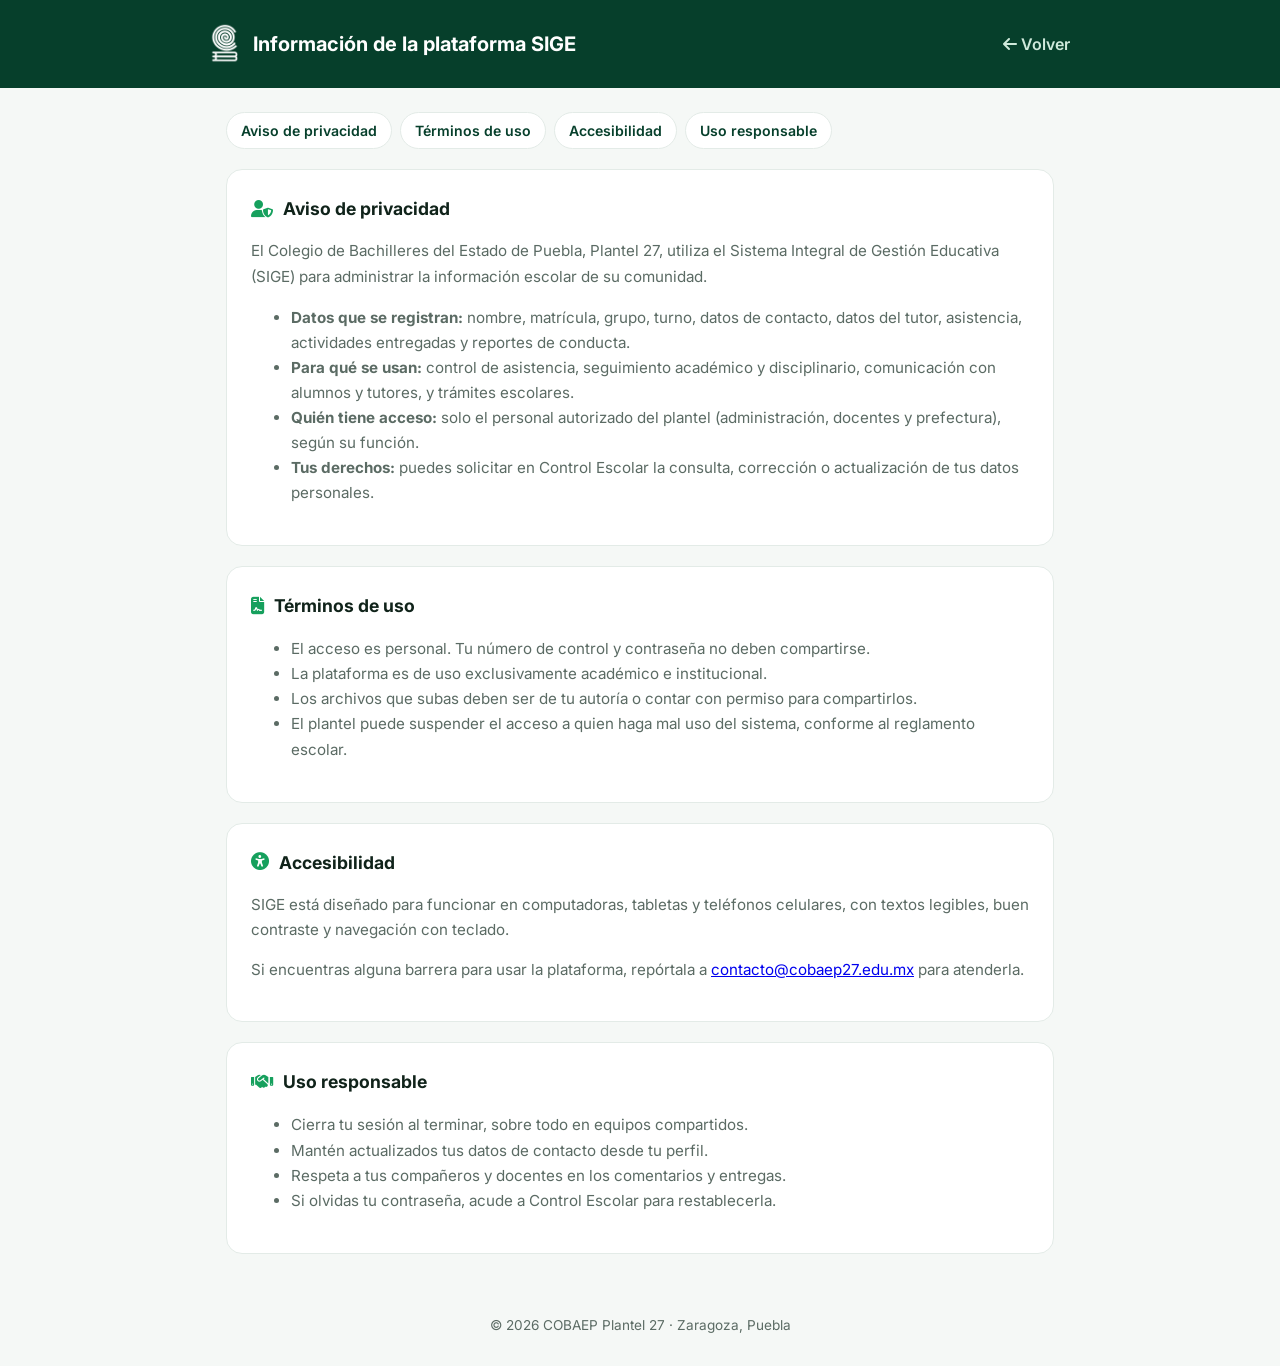
==== informacion.html @ db1691bf "Archivos actulizados" ====
<!DOCTYPE html>
<html lang="es">
<head>
    <meta charset="UTF-8">
    <meta name="viewport" content="width=device-width, initial-scale=1.0">
    <title>Información legal · SIGE COBAEP Plantel 27</title>
    <link rel="icon" type="image/x-icon" href="img/logo.png">
    <link href="https://fonts.googleapis.com/css2?family=Inter:wght@400;500;600;700&display=swap" rel="stylesheet">
    <link rel="stylesheet" href="https://cdnjs.cloudflare.com/ajax/libs/font-awesome/6.4.0/css/all.min.css">
    <style>
        :root{--verde:#063f2b;--verde2:#16a05d;--tinta:#10231a;--gris:#5b6b64;--borde:#e3ebe7;}
        *{box-sizing:border-box;}
        body{margin:0;font-family:Inter,system-ui,sans-serif;background:#f5f8f6;color:var(--tinta);line-height:1.65;}
        header{background:var(--verde);color:#fff;padding:22px 16px;}
        header .wrap{display:flex;align-items:center;gap:14px;}
        header img{height:44px;}
        header a{color:#cfe9db;text-decoration:none;font-weight:600;margin-left:auto;white-space:nowrap;}
        .wrap{max-width:860px;margin:0 auto;}
        nav.indice{display:flex;flex-wrap:wrap;gap:8px;margin:24px 0 8px;}
        nav.indice a{background:#fff;border:1px solid var(--borde);border-radius:999px;padding:6px 14px;color:var(--verde);text-decoration:none;font-size:.88rem;font-weight:600;}
        main{padding:0 16px 40px;}
        section{background:#fff;border:1px solid var(--borde);border-radius:16px;padding:24px;margin-top:20px;scroll-margin-top:16px;}
        h1{font-size:1.25rem;margin:0;}
        h2{font-size:1.1rem;margin:0 0 10px;display:flex;align-items:center;gap:10px;}
        h2 i{color:var(--verde2);}
        p,li{color:var(--gris);font-size:.95rem;}
        footer{text-align:center;color:var(--gris);font-size:.85rem;padding:20px 16px 30px;}
    </style>
    <link rel="stylesheet" href="css/responsive.css?v=3">
</head>
<body>
    <header>
        <div class="wrap">
            <img src="img/logo-blanco.png" alt="COBAEP Plantel 27">
            <h1>Información de la plataforma SIGE</h1>
            <a href="index.html"><i class="fas fa-arrow-left"></i> Volver</a>
        </div>
    </header>
    <main class="wrap">
        <nav class="indice">
            <a href="#privacidad">Aviso de privacidad</a>
            <a href="#terminos">Términos de uso</a>
            <a href="#accesibilidad">Accesibilidad</a>
            <a href="#uso-responsable">Uso responsable</a>
        </nav>

        <section id="privacidad">
            <h2><i class="fas fa-user-shield"></i> Aviso de privacidad</h2>
            <p>El Colegio de Bachilleres del Estado de Puebla, Plantel 27, utiliza el Sistema Integral de Gestión Educativa (SIGE) para administrar la información escolar de su comunidad.</p>
            <ul>
                <li><strong>Datos que se registran:</strong> nombre, matrícula, grupo, turno, datos de contacto, datos del tutor, asistencia, actividades entregadas y reportes de conducta.</li>
                <li><strong>Para qué se usan:</strong> control de asistencia, seguimiento académico y disciplinario, comunicación con alumnos y tutores, y trámites escolares.</li>
                <li><strong>Quién tiene acceso:</strong> solo el personal autorizado del plantel (administración, docentes y prefectura), según su función.</li>
                <li><strong>Tus derechos:</strong> puedes solicitar en Control Escolar la consulta, corrección o actualización de tus datos personales.</li>
            </ul>
        </section>

        <section id="terminos">
            <h2><i class="fas fa-file-contract"></i> Términos de uso</h2>
            <ul>
                <li>El acceso es personal. Tu número de control y contraseña no deben compartirse.</li>
                <li>La plataforma es de uso exclusivamente académico e institucional.</li>
                <li>Los archivos que subas deben ser de tu autoría o contar con permiso para compartirlos.</li>
                <li>El plantel puede suspender el acceso a quien haga mal uso del sistema, conforme al reglamento escolar.</li>
            </ul>
        </section>

        <section id="accesibilidad">
            <h2><i class="fas fa-universal-access"></i> Accesibilidad</h2>
            <p>SIGE está diseñado para funcionar en computadoras, tabletas y teléfonos celulares, con textos legibles, buen contraste y navegación con teclado.</p>
            <p>Si encuentras alguna barrera para usar la plataforma, repórtala a <a href="mailto:contacto@cobaep27.edu.mx?subject=Accesibilidad%20SIGE">contacto@cobaep27.edu.mx</a> para atenderla.</p>
        </section>

        <section id="uso-responsable">
            <h2><i class="fas fa-handshake"></i> Uso responsable</h2>
            <ul>
                <li>Cierra tu sesión al terminar, sobre todo en equipos compartidos.</li>
                <li>Mantén actualizados tus datos de contacto desde tu perfil.</li>
                <li>Respeta a tus compañeros y docentes en los comentarios y entregas.</li>
                <li>Si olvidas tu contraseña, acude a Control Escolar para restablecerla.</li>
            </ul>
        </section>
    </main>
    <footer>&copy; 2026 COBAEP Plantel 27 · Zaragoza, Puebla</footer>
    <script src="js/responsive.js?v=3"></script>
</body>
</html>
---- css/responsive.css ----
/* =====================================================================
   SIGE-COBAEP · Ajustes responsivos globales
   Se carga al final de cada página (después de los estilos de cada portal)
   para unificar tamaños y mejorar la experiencia en teléfono, tablet y PC.
   ===================================================================== */

/* ---------- Base (todas las pantallas) ---------- */
html { -webkit-text-size-adjust: 100%; text-size-adjust: 100%; }
img, video, canvas, iframe { max-width: 100%; }
.main-content { min-width: 0; }
.header-icon, .topbar-left .icon-box, .page-title-container .icon-box, .header-icon-large, .group-icon, .info-icon { flex-shrink: 0 !important; aspect-ratio: 1 / 1; }
.topbar-left > div { min-width: 0; }
.espacio-layout > *, .layout-espacio > *, .profile-grid > *, .pu-grid > *, .split-layout > *, .pa-grid > * { min-width: 0; }

/* Títulos de página: más moderados en PC */
.topbar h1, .topbar-left h1, .group-topbar h1, .page-header-title h1, .header-left-title h1, .page-title {
    font-size: clamp(1.3rem, 1.05rem + .9vw, 1.8rem) !important;
    line-height: 1.15;
}
.topbar p, .topbar-left p, .page-desc { font-size: clamp(.8rem, .76rem + .2vw, .9rem); }

/* Tarjetas de estadísticas más compactas */
.stat-card { min-height: 0 !important; }
.stat-content strong { font-size: clamp(1.45rem, 1.15rem + 1vw, 2rem) !important; }
.stat-info .value, .stat-text .value { font-size: clamp(1.3rem, 1.1rem + .8vw, 1.7rem) !important; }

/* Accesos rápidos del docente */
.quick-card { padding: clamp(16px, 1.6vw, 24px) !important; }
.quick-card h3 { font-size: clamp(1rem, .95rem + .3vw, 1.15rem) !important; }
.quick-icon { width: 44px !important; height: 44px !important; min-width: 44px !important; flex: 0 0 44px !important; font-size: 1rem !important; }

/* Botón de menú móvil uniforme en todos los portales */
.mobile-menu {
    width: 40px !important; height: 40px !important; min-width: 40px;
    padding: 0 !important; border-radius: 12px !important;
    font-size: 1.05rem !important; line-height: 1;
    align-items: center; justify-content: center;
    background: #fff; border: 1px solid #e2e8f0; color: #065f46; cursor: pointer;
    box-shadow: 0 2px 6px rgba(15, 23, 42, .06);
}

/* Tablas: siempre desplazables dentro de su tarjeta */
.table-responsive, .tabla-inscritos, .ra-tabla-wrap, .info-wrap, .disponibles-list { overflow-x: auto; -webkit-overflow-scrolling: touch; }

/* ---------- Tablet (≤ 1024px) ---------- */
@media screen and (max-width: 1024px) {
    .main-content { padding-left: 20px !important; padding-right: 20px !important; }
    .pu-grid, .espacio-layout, .layout-espacio, .profile-grid, .split-layout { grid-template-columns: 1fr !important; }
    .layout-espacio { grid-template-areas: "hero" "main" "side" !important; }
}

/* ---------- Teléfono y tablet vertical (≤ 900px) ---------- */
@media screen and (max-width: 900px) {
    .mobile-menu { display: inline-flex !important; }
    .collapse-toggle { display: none !important; }

    /* Encabezado compacto: menú + título, y campana/perfil arriba a la derecha */
    .topbar { position: relative; flex-direction: row !important; flex-wrap: wrap; align-items: flex-start !important; gap: 10px !important; margin-bottom: 18px !important; }
    .topbar-left { flex: 1 1 100%; width: 100%; display: flex; align-items: flex-start; gap: 12px; padding-right: 108px; box-sizing: border-box; }
    .topbar-right { position: absolute; top: 0; right: 0; width: auto !important; border: 0 !important; padding: 0 !important; gap: 8px !important; justify-content: flex-end !important; display: flex !important; flex-direction: row !important; align-items: center !important; }
    .topbar-right .profile-container, .topbar-right .tbu-wrap, .topbar-right .profile-dropdown { margin: 0 !important; }
    .topbar-right .date-pill, .topbar-right .profile-info, .topbar-right .tbu-chevron, .topbar-right .fa-chevron-down,
    .profile-pill .profile-info, .profile-pill .fa-chevron-down { display: none !important; }
    .topbar-right .profile, .profile-pill { padding: 4px !important; border-radius: 14px !important; gap: 0 !important; }
    .topbar-right .notification-button, .campana-est { width: 40px !important; height: 40px !important; }
    .eyebrow { font-size: .6rem !important; }
    .topbar-left .header-icon { width: 40px !important; height: 40px !important; min-width: 40px; font-size: 1rem !important; border-radius: 12px !important; }

    /* Encabezado de "Editar usuario" */
    .edit-topbar { position: relative; display: flex; flex-wrap: wrap; align-items: flex-start; gap: 10px; margin-left: 0 !important; margin-right: 0 !important; width: auto !important; }
    .edit-topbar-left { flex: 1 1 100%; display: flex; align-items: center; gap: 10px; padding-right: 108px; box-sizing: border-box; min-width: 0; }
    .edit-topbar .breadcrumb { flex-wrap: wrap; font-size: .78rem; min-width: 0; }
    .edit-header { flex-direction: column; align-items: stretch !important; gap: 12px; }
    .search-box input, .search-wrapper input, .search-container input { min-width: 0; }

    /* Encabezados alternativos (formularios y directorios de admin) */
    .group-topbar, .page-header-pills { flex-direction: column; align-items: stretch !important; gap: 12px; }
    .page-header-title { gap: 10px !important; }
    .header-icon-large { width: 44px !important; height: 44px !important; font-size: 1.1rem !important; }
    .header-pills-row { flex-direction: column; align-items: stretch !important; gap: 10px; }
    .header-pills-row > div:last-child { width: 100%; }

    /* Rejillas a una o dos columnas */
    .stats-grid { grid-template-columns: repeat(2, minmax(0, 1fr)) !important; gap: 10px !important; }
    .stat-card { padding: 14px !important; gap: 10px !important; }
    .stat-icon { width: 38px !important; height: 38px !important; min-width: 38px !important; max-width: 38px; flex: 0 0 38px !important; font-size: .9rem !important; border-radius: 11px !important; }
    .quick-grid, .dashboard-panels, .bottom-split, .grid-aulas, .grid-grupos, .pa-grid, .mm-grid, .turnos { grid-template-columns: 1fr !important; }
    .form-row, .form-grid, .pu-form-grid, .cards-grid { grid-template-columns: 1fr !important; }

    /* Accesos rápidos compactos (icono a la izquierda) */
    .quick-card { display: grid !important; grid-template-columns: 44px 1fr; column-gap: 14px; row-gap: 4px; align-items: center; min-height: 0 !important; }
    .quick-card > * { grid-column: 2; margin: 0 !important; }
    .quick-card > .quick-top, .quick-card > .quick-icon { grid-column: 1; grid-row: 1 / span 3; align-self: start; }
    .quick-card p { font-size: .8rem !important; }
    .action-card { padding: 14px !important; }
    .section-heading h2, .section h2 { font-size: clamp(1.05rem, 1rem + .5vw, 1.3rem); }

    /* Pestañas deslizables */
    .tabs-container, .dias-menu, .ra-segmento { overflow-x: auto; flex-wrap: nowrap !important; -webkit-overflow-scrolling: touch; scrollbar-width: none; }
    .tabs-container::-webkit-scrollbar, .dias-menu::-webkit-scrollbar { display: none; }
    .tabs-container .tab { flex: 0 0 auto; white-space: nowrap; }

    /* Barras de herramientas y filtros apilados */
    .table-toolbar, .filters-container, .header-actions, .ra-filtros, .section-header, .grupos-header { flex-direction: column; align-items: stretch !important; gap: 10px !important; }
    .search-wrapper, .search-container, .search-box, .filter-wrapper, .ra-buscar, .ra-select { width: 100% !important; max-width: none !important; }
    .header-actions > *, .section-actions > * { width: 100%; justify-content: center; }
    .section-actions { display: flex; flex-direction: column; gap: 8px; width: 100%; }
    .section-header h2 { font-size: 1.1rem !important; }
    .material-card { flex-wrap: wrap; }
    .material-actions { flex-wrap: wrap; }

    /* Modales a lo ancho */
    .modal-content, .modal-box, .modal-wide { width: calc(100% - 24px) !important; max-width: none !important; max-height: 90vh; overflow-y: auto; }
    .modal-overlay, .alert-modal-overlay { padding: 12px; box-sizing: border-box; }

    /* Hero de regularización */
    .espacio-hero, .hero-estudiante { height: auto !important; min-height: 160px; padding: 1.1rem !important; }
    .hero-title, .hero-content h1 { font-size: 1.35rem !important; }
    .hero-top-bar, .hero-actions { flex-wrap: wrap; gap: 8px; }
    .badge-profesor { position: static !important; margin-top: 10px; align-self: flex-start; }
}

/* ---------- Teléfono (≤ 600px) ---------- */
@media screen and (max-width: 600px) {
    .main-content { padding: 14px 12px 28px !important; }
    .topbar h1, .topbar-left h1, .group-topbar h1, .page-header-title h1, .header-left-title h1, .page-title { font-size: 1.2rem !important; }
    .topbar p, .topbar-left p { font-size: .78rem !important; }

    .stat-content span, .stat-text .label { font-size: .58rem !important; overflow: hidden; text-overflow: ellipsis; white-space: nowrap; }
    .stat-content, .stat-text { min-width: 0; }
    .stat-content small, .stat-text .sub { font-size: .62rem !important; }
    .stat-card { flex-direction: row !important; align-items: center !important; }

    /* Inputs a 16px: iPhone no hace zoom al escribir */
    input:not([type=checkbox]):not([type=radio]):not([type=range]), select, textarea { font-size: 16px !important; }

    .btn-add-group, .btn-primary-add, .btn-guardar, .btn-submit, .pu-btn { justify-content: center; }
    .action-buttons { flex-wrap: wrap; gap: 6px !important; }
    .card, .pa-card, .pu-card, .info-card, .side-card, .panel-card, .content-card, .table-card { border-radius: 16px !important; }
    .card, .pa-card, .pu-card, .info-card, .side-card, .content-card { padding: 16px !important; }
    .bottom-banner { display: none !important; }
    .topbar-left .header-icon, .page-header-title .header-icon-large { display: none !important; }
    .group-info-card { flex-direction: column; align-items: stretch !important; gap: 12px; }
    .group-actions { display: grid !important; grid-template-columns: 1fr 1fr; gap: 8px; }
    .group-actions .btn { justify-content: center; font-size: .8rem; padding: 10px 8px; }
    .student-header { flex-direction: column; align-items: stretch !important; gap: 14px; }
    .student-header > div { flex-wrap: wrap; gap: 10px !important; }
    .student-header .btn-pdf { flex: 1 1 100%; justify-content: center; }

}

/* ---------- Tablas como tarjetas (teléfono y tablet vertical) ---------- */
@media screen and (max-width: 768px) {
    .table-responsive:has(table.tabla-tarjetas), .ra-tabla-wrap:has(table.tabla-tarjetas), .info-wrap:has(table.tabla-tarjetas), .tabla-inscritos:has(table.tabla-tarjetas) { max-height: none !important; overflow: visible !important; border: none !important; }
    table.tabla-tarjetas { min-width: 0 !important; width: 100% !important; border-collapse: separate !important; border-spacing: 0; background: transparent !important; }
    table.tabla-tarjetas thead { display: none; }
    table.tabla-tarjetas, table.tabla-tarjetas tbody, table.tabla-tarjetas tr { display: block; width: 100%; box-sizing: border-box; }
    table.tabla-tarjetas tr { border: 1px solid #e2e8f0; border-radius: 14px; padding: 8px 14px; margin: 0 0 10px; background: #fff; box-shadow: 0 2px 8px rgba(15, 23, 42, .04); }
    table.tabla-tarjetas tr[style*="display: none"], table.tabla-tarjetas tr[style*="display:none"], table.tabla-tarjetas tr[hidden] { display: none !important; }
    table.tabla-tarjetas td { display: block; position: relative; width: 100%; box-sizing: border-box; border: none !important; padding: 7px 0 7px 36% !important; min-height: 30px;
        text-align: left !important; font-size: .86rem; line-height: 1.4; overflow-wrap: anywhere; white-space: normal !important; background: transparent !important; }
    table.tabla-tarjetas td + td { border-top: 1px dashed #f1f5f9 !important; }
    table.tabla-tarjetas td::before { content: attr(data-label); position: absolute; left: 0; top: 8px; width: calc(36% - 10px);
        font-weight: 700; color: #64748b; font-size: .68rem; text-transform: uppercase; letter-spacing: .03em; line-height: 1.3; overflow-wrap: anywhere; }
    table.tabla-tarjetas td:not([data-label]), table.tabla-tarjetas td[data-label=""], table.tabla-tarjetas td[colspan] { padding-left: 0 !important; }
    table.tabla-tarjetas td:not([data-label])::before, table.tabla-tarjetas td[data-label=""]::before, table.tabla-tarjetas td[colspan]::before { display: none; }
    table.tabla-tarjetas td[colspan] { text-align: center !important; }
    table.tabla-tarjetas td > * { max-width: 100%; }
    table.tabla-tarjetas td .user-cell { justify-content: flex-start; }
    table.tabla-tarjetas td .badge, table.tabla-tarjetas td .badge-role, table.tabla-tarjetas td [class*="badge"], table.tabla-tarjetas td .tag, table.tabla-tarjetas td .pill { display: inline-flex !important; width: auto !important; height: auto !important; white-space: nowrap; }
    table.tabla-tarjetas td.td-acciones { padding: 10px 0 4px !important; margin-top: 2px; border-top: 1px solid #f1f5f9 !important; }
    table.tabla-tarjetas td.td-acciones .action-buttons, table.tabla-tarjetas td.td-acciones .material-actions { display: flex !important; flex-direction: row !important; flex-wrap: wrap; gap: 6px; }
    table.tabla-tarjetas td.td-acciones .action-buttons > * { flex: 1 1 auto; justify-content: center; text-align: center; }
}

/* ---------- Teléfonos pequeños (≤ 380px) ---------- */
@media screen and (max-width: 340px) {
    .stats-grid { grid-template-columns: 1fr !important; }
    .group-actions { grid-template-columns: 1fr; }
    .topbar-left { padding-right: 96px; }
}

/* Al abrir el menú en móvil no se desplaza el fondo */
body.menu-open { overflow: hidden; }

/* Menú lateral: logo y pie fijos; solo la lista de opciones se desplaza */
.sidebar { max-height: 100vh; max-height: 100dvh; }
.sidebar-inner { display: flex !important; flex-direction: column; height: 100%; min-height: 0; overflow: hidden !important; box-sizing: border-box; }
.sidebar-inner > .brand, .sidebar-inner > .sidebar-bottom { flex: 0 0 auto; }
.sidebar-inner > .navigation { flex: 1 1 auto; min-height: 0; overflow-y: auto; overflow-x: hidden; overscroll-behavior: contain; margin-right: -6px; padding-right: 6px; }
@media screen and (max-height: 720px) {
    .sidebar-bottom .institution { display: none !important; }
    .sidebar-inner > .brand { padding-bottom: 12px !important; margin-bottom: 8px !important; }
}

/* Menú colapsado en PC: las etiquetas flotantes no deben recortarse */
@media (min-width: 993px) {
    body.sidebar-collapsed .sidebar-inner, body.sidebar-collapsed .sidebar-inner > .navigation { overflow: visible !important; }
}

/* Barras de desplazamiento con el estilo del sistema */
* { scrollbar-width: thin; scrollbar-color: #9bc7b5 transparent; }
::-webkit-scrollbar { width: 8px; height: 8px; }
::-webkit-scrollbar-track { background: transparent; }
::-webkit-scrollbar-thumb { background: #b7d6c8; border-radius: 999px; border: 2px solid transparent; background-clip: padding-box; }
::-webkit-scrollbar-thumb:hover { background: #16a05d; background-clip: padding-box; }
.sidebar, .sidebar * { scrollbar-color: rgba(255, 255, 255, .28) transparent; }
.sidebar ::-webkit-scrollbar-thumb { background: rgba(255, 255, 255, .25); background-clip: padding-box; }
.sidebar ::-webkit-scrollbar-thumb:hover { background: rgba(255, 255, 255, .45); background-clip: padding-box; }
/* ---------- Inicio de sesión en teléfono/tablet ---------- */
@media screen and (max-width: 992px) {
    .login-layout .brand-panel { min-height: 0 !important; padding: 1.6rem 1.2rem 1.8rem !important; background: linear-gradient(160deg, #063f2b, #0f7a45 70%, #16a05d); border-radius: 0 0 28px 28px; overflow: hidden; }
    .login-layout .brand-panel::before { display: none !important; }
    .login-layout .brand-panel .info-card { display: none !important; }
    .login-layout .logo-img { max-width: 84px !important; height: auto; margin-bottom: .6rem; }
    .login-layout .brand-title { font-size: 1.1rem !important; margin: 0; text-align: center; }
    .login-layout .brand-motto { font-size: .82rem !important; margin: .4rem 0 0; }
    .login-layout .brand-divider { margin: .6rem auto !important; }
    .login-layout .top-header { padding: 1rem !important; }
}
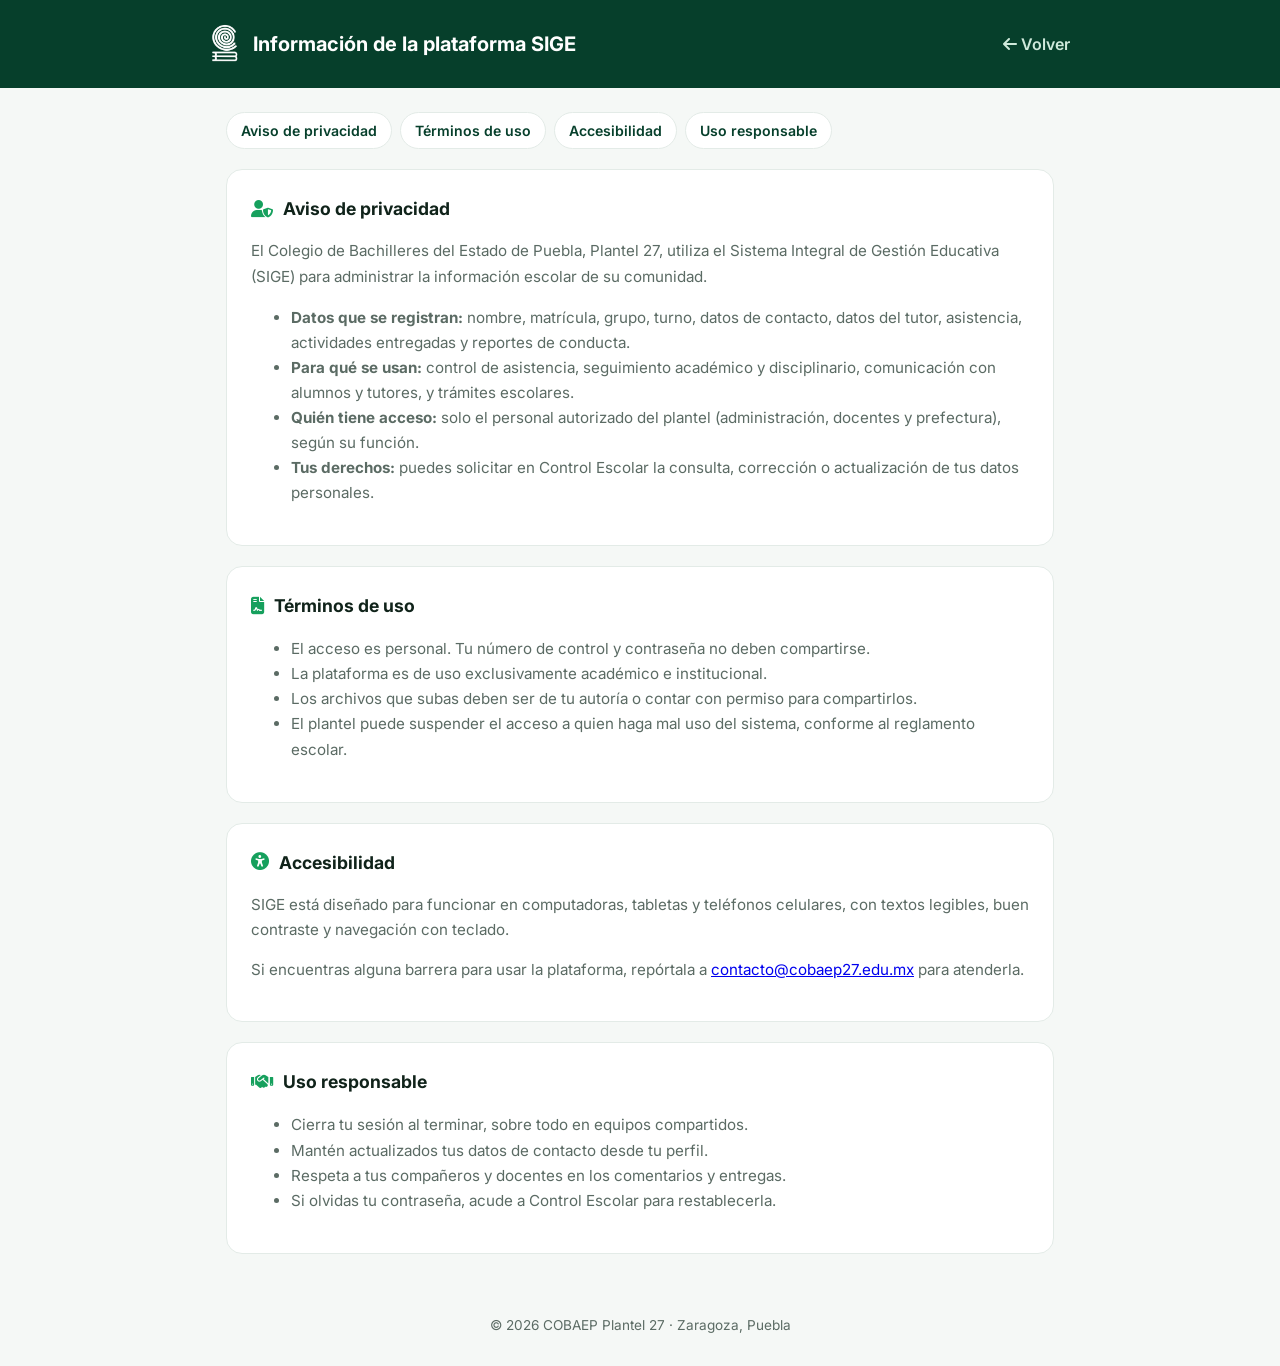
==== commit 30ab8b91: "Ícono del sistema en todas las páginas y ajustes de la revisión general - Nuevos íconos cuadrados a " ====
--- a/informacion.html
+++ b/informacion.html
@@ -2,9 +2,11 @@
 <html lang="es">
 <head>
     <meta charset="UTF-8">
+    <link rel="icon" type="image/png" sizes="32x32" href="img/icono-32.png">
+    <link rel="icon" type="image/png" sizes="192x192" href="img/icono-192.png">
+    <link rel="apple-touch-icon" href="img/icono-180.png">
     <meta name="viewport" content="width=device-width, initial-scale=1.0">
     <title>Información legal · SIGE COBAEP Plantel 27</title>
-    <link rel="icon" type="image/x-icon" href="img/logo.png">
     <link href="https://fonts.googleapis.com/css2?family=Inter:wght@400;500;600;700&display=swap" rel="stylesheet">
     <link rel="stylesheet" href="https://cdnjs.cloudflare.com/ajax/libs/font-awesome/6.4.0/css/all.min.css">
     <style>
--- a/css/responsive.css
+++ b/css/responsive.css
@@ -218,3 +218,27 @@
     .login-layout .brand-divider { margin: .6rem auto !important; }
     .login-layout .top-header { padding: 1rem !important; }
 }
+
+/* Mientras carga la página, el menú toma su estado (compacto/desplegado) sin animación: evita el "salto" */
+.sige-sin-animacion .sidebar, .sige-sin-animacion .sidebar *, .sige-sin-animacion .main-content,
+.sige-sin-animacion .main, .sige-sin-animacion .collapse-toggle, .sige-sin-animacion .topbar { transition: none !important; }
+
+/* ---------- Listas largas: contenedor con desplazamiento propio, encabezado fijo y buscador ---------- */
+.sige-tabla-scroll { max-height: min(68vh, 620px); overflow: auto !important; -webkit-overflow-scrolling: touch; border-radius: 12px; overscroll-behavior: contain; }
+.sige-tabla-scroll > table thead th { position: sticky; top: 0; z-index: 3; background-color: #f8fafc; box-shadow: inset 0 -1px 0 #e2e8f0; }
+.sige-buscador { display: flex; align-items: center; gap: 10px; margin: 0 0 12px; padding: 0 12px; border: 1px solid #dbe4df; border-radius: 12px; background: #fff; max-width: 460px; }
+.sige-buscador i { color: #94a3b8; font-size: .9rem; }
+.sige-buscador input { flex: 1; min-width: 0; border: none !important; outline: none; padding: 11px 0 !important; font: inherit; font-size: .92rem; background: transparent; box-shadow: none !important; }
+.sige-buscador-n { font-size: .78rem; color: #64748b; white-space: nowrap; font-weight: 600; }
+.sige-buscador:focus-within { border-color: #16a05d; box-shadow: 0 0 0 3px rgba(22, 160, 93, .12); }
+.sige-sin-resultados td { text-align: center; padding: 22px !important; color: #94a3b8; font-style: italic; }
+@media screen and (max-width: 768px) {
+    .sige-tabla-scroll { max-height: 72vh; }
+    .sige-buscador { max-width: none; }
+    /* En teléfono las tablas se ven como tarjetas: el encabezado fijo no aplica */
+    .sige-tabla-scroll > table.tabla-tarjetas thead th { position: static; }
+}
+@media print {
+    .sige-tabla-scroll { max-height: none !important; overflow: visible !important; }
+    .sige-buscador { display: none !important; }
+}
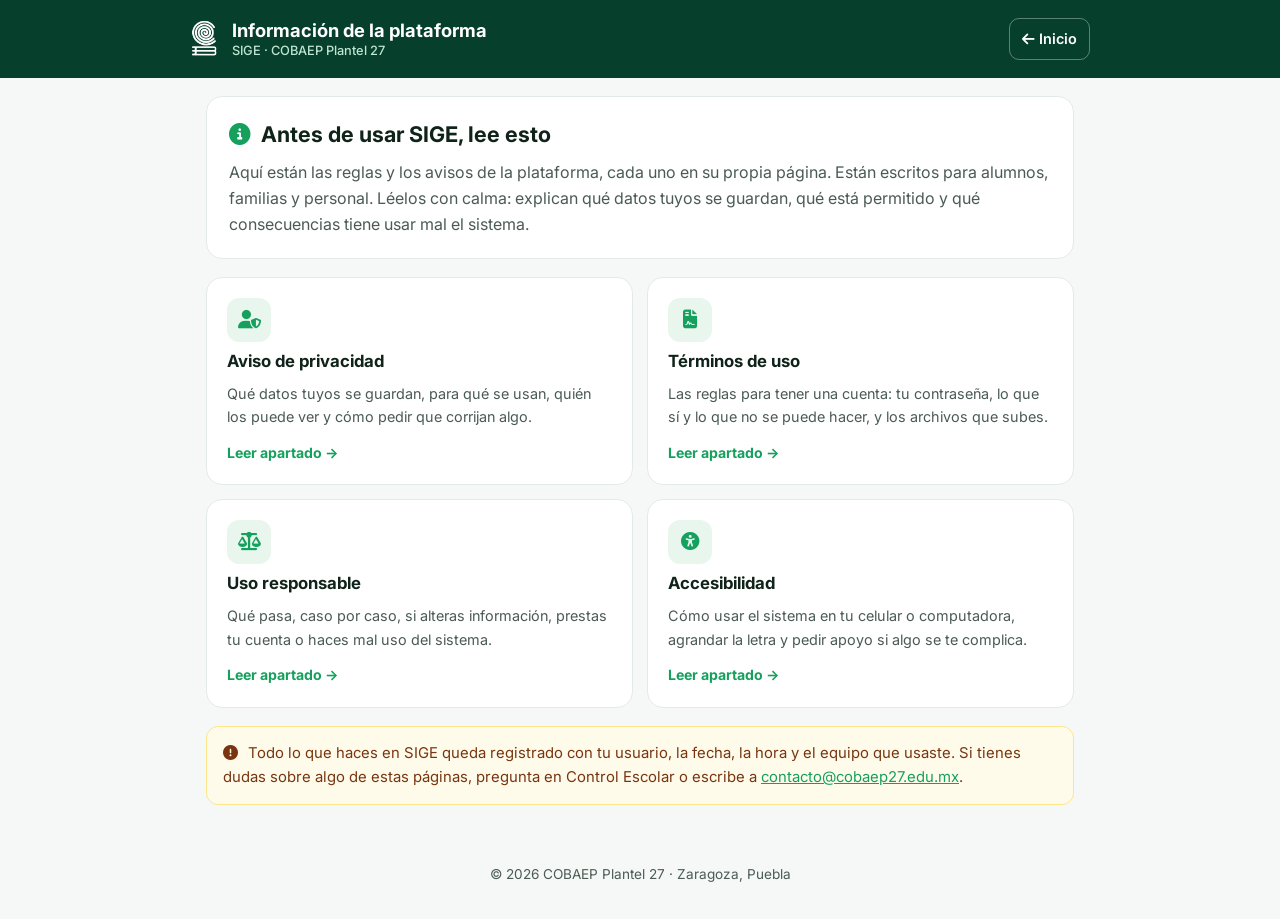
==== commit bfe5bfe8: "Información: cada apartado en su propia página, escrito para alumnos - informacion.html pasa a ser u" ====
--- a/informacion.html
+++ b/informacion.html
@@ -6,84 +6,69 @@
     <link rel="icon" type="image/png" sizes="192x192" href="img/icono-192.png">
     <link rel="apple-touch-icon" href="img/icono-180.png">
     <meta name="viewport" content="width=device-width, initial-scale=1.0">
-    <title>Información legal · SIGE COBAEP Plantel 27</title>
-    <link href="https://fonts.googleapis.com/css2?family=Inter:wght@400;500;600;700&display=swap" rel="stylesheet">
-    <link rel="stylesheet" href="https://cdnjs.cloudflare.com/ajax/libs/font-awesome/6.4.0/css/all.min.css">
-    <style>
-        :root{--verde:#063f2b;--verde2:#16a05d;--tinta:#10231a;--gris:#5b6b64;--borde:#e3ebe7;}
-        *{box-sizing:border-box;}
-        body{margin:0;font-family:Inter,system-ui,sans-serif;background:#f5f8f6;color:var(--tinta);line-height:1.65;}
-        header{background:var(--verde);color:#fff;padding:22px 16px;}
-        header .wrap{display:flex;align-items:center;gap:14px;}
-        header img{height:44px;}
-        header a{color:#cfe9db;text-decoration:none;font-weight:600;margin-left:auto;white-space:nowrap;}
-        .wrap{max-width:860px;margin:0 auto;}
-        nav.indice{display:flex;flex-wrap:wrap;gap:8px;margin:24px 0 8px;}
-        nav.indice a{background:#fff;border:1px solid var(--borde);border-radius:999px;padding:6px 14px;color:var(--verde);text-decoration:none;font-size:.88rem;font-weight:600;}
-        main{padding:0 16px 40px;}
-        section{background:#fff;border:1px solid var(--borde);border-radius:16px;padding:24px;margin-top:20px;scroll-margin-top:16px;}
-        h1{font-size:1.25rem;margin:0;}
-        h2{font-size:1.1rem;margin:0 0 10px;display:flex;align-items:center;gap:10px;}
-        h2 i{color:var(--verde2);}
-        p,li{color:var(--gris);font-size:.95rem;}
-        footer{text-align:center;color:var(--gris);font-size:.85rem;padding:20px 16px 30px;}
-    </style>
-    <link rel="stylesheet" href="css/responsive.css?v=3">
+    <meta name="theme-color" content="#063f2b">
+    <title>Información · SIGE COBAEP Plantel 27</title>
+    <script>
+        // Enlaces anteriores (informacion.html#privacidad, etc.) llevan a la página nueva de cada apartado
+        (function () {
+            function ir() {
+                var destino = { '#privacidad': 'privacidad', '#terminos': 'terminos', '#accesibilidad': 'accesibilidad', '#uso-responsable': 'uso-responsable' }[location.hash];
+                if (destino) location.replace('informacion/' + destino + '.html');
+            }
+            ir();
+            window.addEventListener('hashchange', ir);
+        })();
+    </script>
+    <link href="https://fonts.googleapis.com/css2?family=Inter:wght@400;500;600;700;800&display=swap" rel="stylesheet">
+    <link rel="stylesheet" href="https://cdnjs.cloudflare.com/ajax/libs/font-awesome/6.5.2/css/all.min.css">
+    <link rel="stylesheet" href="css/informacion.css?v=2">
 </head>
 <body>
-    <header>
+    <header class="info-top">
         <div class="wrap">
             <img src="img/logo-blanco.png" alt="COBAEP Plantel 27">
-            <h1>Información de la plataforma SIGE</h1>
-            <a href="index.html"><i class="fas fa-arrow-left"></i> Volver</a>
+            <h1>Información de la plataforma <small>SIGE · COBAEP Plantel 27</small></h1>
+            <a class="volver" href="index.html"><i class="fas fa-arrow-left"></i> Inicio</a>
         </div>
     </header>
+
     <main class="wrap">
-        <nav class="indice">
-            <a href="#privacidad">Aviso de privacidad</a>
-            <a href="#terminos">Términos de uso</a>
-            <a href="#accesibilidad">Accesibilidad</a>
-            <a href="#uso-responsable">Uso responsable</a>
-        </nav>
+        <div class="info-intro">
+            <h2><i class="fas fa-circle-info"></i> Antes de usar SIGE, lee esto</h2>
+            <p>Aquí están las reglas y los avisos de la plataforma, cada uno en su propia página. Están escritos para alumnos, familias y personal. Léelos con calma: explican qué datos tuyos se guardan, qué está permitido y qué consecuencias tiene usar mal el sistema.</p>
+        </div>
 
-        <section id="privacidad">
-            <h2><i class="fas fa-user-shield"></i> Aviso de privacidad</h2>
-            <p>El Colegio de Bachilleres del Estado de Puebla, Plantel 27, utiliza el Sistema Integral de Gestión Educativa (SIGE) para administrar la información escolar de su comunidad.</p>
-            <ul>
-                <li><strong>Datos que se registran:</strong> nombre, matrícula, grupo, turno, datos de contacto, datos del tutor, asistencia, actividades entregadas y reportes de conducta.</li>
-                <li><strong>Para qué se usan:</strong> control de asistencia, seguimiento académico y disciplinario, comunicación con alumnos y tutores, y trámites escolares.</li>
-                <li><strong>Quién tiene acceso:</strong> solo el personal autorizado del plantel (administración, docentes y prefectura), según su función.</li>
-                <li><strong>Tus derechos:</strong> puedes solicitar en Control Escolar la consulta, corrección o actualización de tus datos personales.</li>
-            </ul>
-        </section>
+        <div class="tarjetas">
+            <a class="tarjeta" href="informacion/privacidad.html">
+                <i class="fas fa-user-shield"></i>
+                <strong>Aviso de privacidad</strong>
+                <span>Qué datos tuyos se guardan, para qué se usan, quién los puede ver y cómo pedir que corrijan algo.</span>
+                <em>Leer apartado →</em>
+            </a>
+            <a class="tarjeta" href="informacion/terminos.html">
+                <i class="fas fa-file-contract"></i>
+                <strong>Términos de uso</strong>
+                <span>Las reglas para tener una cuenta: tu contraseña, lo que sí y lo que no se puede hacer, y los archivos que subes.</span>
+                <em>Leer apartado →</em>
+            </a>
+            <a class="tarjeta" href="informacion/uso-responsable.html">
+                <i class="fas fa-scale-balanced"></i>
+                <strong>Uso responsable</strong>
+                <span>Qué pasa, caso por caso, si alteras información, prestas tu cuenta o haces mal uso del sistema.</span>
+                <em>Leer apartado →</em>
+            </a>
+            <a class="tarjeta" href="informacion/accesibilidad.html">
+                <i class="fas fa-universal-access"></i>
+                <strong>Accesibilidad</strong>
+                <span>Cómo usar el sistema en tu celular o computadora, agrandar la letra y pedir apoyo si algo se te complica.</span>
+                <em>Leer apartado →</em>
+            </a>
+        </div>
 
-        <section id="terminos">
-            <h2><i class="fas fa-file-contract"></i> Términos de uso</h2>
-            <ul>
-                <li>El acceso es personal. Tu número de control y contraseña no deben compartirse.</li>
-                <li>La plataforma es de uso exclusivamente académico e institucional.</li>
-                <li>Los archivos que subas deben ser de tu autoría o contar con permiso para compartirlos.</li>
-                <li>El plantel puede suspender el acceso a quien haga mal uso del sistema, conforme al reglamento escolar.</li>
-            </ul>
-        </section>
-
-        <section id="accesibilidad">
-            <h2><i class="fas fa-universal-access"></i> Accesibilidad</h2>
-            <p>SIGE está diseñado para funcionar en computadoras, tabletas y teléfonos celulares, con textos legibles, buen contraste y navegación con teclado.</p>
-            <p>Si encuentras alguna barrera para usar la plataforma, repórtala a <a href="mailto:contacto@cobaep27.edu.mx?subject=Accesibilidad%20SIGE">contacto@cobaep27.edu.mx</a> para atenderla.</p>
-        </section>
-
-        <section id="uso-responsable">
-            <h2><i class="fas fa-handshake"></i> Uso responsable</h2>
-            <ul>
-                <li>Cierra tu sesión al terminar, sobre todo en equipos compartidos.</li>
-                <li>Mantén actualizados tus datos de contacto desde tu perfil.</li>
-                <li>Respeta a tus compañeros y docentes en los comentarios y entregas.</li>
-                <li>Si olvidas tu contraseña, acude a Control Escolar para restablecerla.</li>
-            </ul>
-        </section>
+        <div class="aviso ambar" style="margin-top:18px;">
+            <p><i class="fas fa-circle-exclamation"></i> Todo lo que haces en SIGE queda registrado con tu usuario, la fecha, la hora y el equipo que usaste. Si tienes dudas sobre algo de estas páginas, pregunta en Control Escolar o escribe a <a href="mailto:contacto@cobaep27.edu.mx?subject=Dudas%20SIGE">contacto@cobaep27.edu.mx</a>.</p>
+        </div>
     </main>
-    <footer>&copy; 2026 COBAEP Plantel 27 · Zaragoza, Puebla</footer>
-    <script src="js/responsive.js?v=3"></script>
+    <footer><p>&copy; 2026 COBAEP Plantel 27 · Zaragoza, Puebla</p></footer>
 </body>
 </html>
--- a/css/informacion.css
+++ b/css/informacion.css
@@ -0,0 +1,97 @@
+/* Páginas de Información (informacion.html e informacion/*.html) */
+:root { --verde: #063f2b; --verde2: #16a05d; --tinta: #10231a; --gris: #4b5b54; --borde: #e3ebe7; --fondo: #f5f8f6;
+        --rojo: #b91c1c; --rojo-f: #fef2f2; --ambar: #92400e; --ambar-f: #fffbeb; --azul: #1e40af; --azul-f: #eff6ff; }
+* { box-sizing: border-box; }
+html { scroll-behavior: smooth; }
+body { margin: 0; font-family: Inter, system-ui, -apple-system, "Segoe UI", sans-serif; background: var(--fondo); color: var(--tinta); line-height: 1.65; font-size: 16px; }
+a { color: var(--verde2); }
+a:focus-visible, button:focus-visible { outline: 3px solid #f59e0b; outline-offset: 2px; border-radius: 4px; }
+
+/* Encabezado */
+.info-top { background: var(--verde); color: #fff; padding: 18px 16px; }
+.info-top .wrap { display: flex; align-items: center; gap: 14px; }
+.info-top img { height: 42px; flex: 0 0 auto; }
+.info-top h1 { font-size: 1.15rem; margin: 0; line-height: 1.3; }
+.info-top small { display: block; color: #bfe6d1; font-weight: 500; font-size: .8rem; }
+.info-top .volver { margin-left: auto; color: #fff; text-decoration: none; font-weight: 600; font-size: .9rem; white-space: nowrap; padding: 8px 12px; border: 1px solid rgba(255, 255, 255, .35); border-radius: 10px; }
+.info-top .volver:hover { background: rgba(255, 255, 255, .1); }
+.wrap { max-width: 900px; margin: 0 auto; }
+
+/* Pestañas entre los cuatro apartados */
+.info-tabs { display: flex; gap: 8px; overflow-x: auto; padding: 16px 16px 4px; max-width: 900px; margin: 0 auto; scrollbar-width: thin; }
+.info-tabs a { flex: 0 0 auto; display: inline-flex; align-items: center; gap: 7px; padding: 8px 14px; border-radius: 999px; background: #fff; border: 1px solid var(--borde); color: var(--verde); text-decoration: none; font-size: .88rem; font-weight: 600; }
+.info-tabs a[aria-current="page"] { background: var(--verde); border-color: var(--verde); color: #fff; }
+
+main { padding: 0 16px 40px; }
+.info-intro { margin-top: 18px; padding: 20px 22px; border-radius: 16px; background: #fff; border: 1px solid var(--borde); }
+.info-intro h2 { margin: 0 0 6px; font-size: 1.35rem; display: flex; align-items: center; gap: 10px; }
+.info-intro h2 i { color: var(--verde2); }
+.info-intro p { margin: 0; color: var(--gris); }
+.actualizado { margin-top: 8px !important; font-size: .8rem; color: #7b8a83 !important; }
+
+/* Lo más importante en pocas líneas */
+.clave { margin-top: 16px; padding: 18px 20px; border-radius: 16px; background: var(--azul-f); border: 1px solid #bfdbfe; }
+.clave h3 { margin: 0 0 8px; font-size: 1rem; color: var(--azul); display: flex; gap: 8px; align-items: center; }
+.clave ul { margin: 0; padding-left: 20px; }
+.clave li { color: #1e3a8a; margin: 4px 0; }
+
+section { background: #fff; border: 1px solid var(--borde); border-radius: 16px; padding: 22px; margin-top: 16px; scroll-margin-top: 16px; }
+section h3 { margin: 0 0 10px; font-size: 1.08rem; display: flex; align-items: center; gap: 10px; }
+section h3 i { color: var(--verde2); width: 22px; text-align: center; }
+section h4 { margin: 18px 0 6px; font-size: .98rem; }
+section p, section li { color: var(--gris); font-size: .96rem; }
+section ul, section ol { padding-left: 22px; }
+section li { margin: 5px 0; }
+section strong { color: var(--tinta); }
+
+/* Avisos dentro de un apartado */
+.aviso { margin: 14px 0 4px; padding: 14px 16px; border-radius: 12px; font-size: .93rem; }
+.aviso p { margin: 0; color: inherit; }
+.aviso p + p { margin-top: 6px; }
+.aviso.rojo { background: var(--rojo-f); color: #7f1d1d; border: 1px solid #fecaca; }
+.aviso.ambar { background: var(--ambar-f); color: #78350f; border: 1px solid #fde68a; }
+.aviso.verde { background: #ecfdf5; color: #065f46; border: 1px solid #a7f3d0; }
+.aviso i { margin-right: 6px; }
+
+/* Tablas: en celular cada renglón se vuelve una tarjeta */
+.tabla { width: 100%; border-collapse: collapse; margin-top: 10px; font-size: .92rem; }
+.tabla th { text-align: left; background: #f1f6f3; color: var(--verde); padding: 10px 12px; font-size: .8rem; text-transform: uppercase; letter-spacing: .03em; }
+.tabla td { padding: 12px; border-top: 1px solid var(--borde); vertical-align: top; color: var(--gris); }
+.tabla td:first-child { color: var(--tinta); font-weight: 600; }
+.tabla td.grave { color: var(--rojo); }
+@media (max-width: 680px) {
+    .tabla thead { display: none; }
+    .tabla, .tabla tbody, .tabla tr, .tabla td { display: block; width: 100%; }
+    .tabla tr { border: 1px solid var(--borde); border-radius: 12px; margin-top: 12px; overflow: hidden; }
+    .tabla td { border-top: 1px solid var(--borde); padding: 10px 12px; }
+    .tabla td:first-child { border-top: 0; background: #f6faf8; }
+    .tabla td[data-t]::before { content: attr(data-t); display: block; font-size: .72rem; font-weight: 700; text-transform: uppercase; letter-spacing: .03em; color: var(--verde); margin-bottom: 2px; }
+}
+
+/* Página principal de Información: tarjetas a cada apartado */
+.tarjetas { display: grid; grid-template-columns: repeat(auto-fit, minmax(min(360px, 100%), 1fr)); gap: 14px; margin-top: 18px; }
+.tarjeta { display: flex; flex-direction: column; gap: 6px; padding: 20px; border-radius: 16px; background: #fff; border: 1px solid var(--borde); text-decoration: none; color: var(--tinta); }
+.tarjeta i { width: 44px; height: 44px; border-radius: 12px; display: grid; place-items: center; background: #e8f6ee; color: var(--verde2); font-size: 1.15rem; }
+.tarjeta strong { font-size: 1.05rem; }
+.tarjeta span { color: var(--gris); font-size: .9rem; }
+.tarjeta em { margin-top: auto; padding-top: 6px; color: var(--verde2); font-style: normal; font-weight: 700; font-size: .88rem; }
+.tarjeta:hover { border-color: var(--verde2); box-shadow: 0 6px 18px rgba(6, 63, 43, .08); }
+
+.siguiente { display: flex; flex-wrap: wrap; gap: 10px; justify-content: space-between; margin-top: 18px; }
+.siguiente a { padding: 10px 14px; border-radius: 10px; background: #fff; border: 1px solid var(--borde); text-decoration: none; font-weight: 600; font-size: .9rem; color: var(--verde); }
+footer { text-align: center; color: var(--gris); font-size: .85rem; padding: 10px 16px 30px; }
+footer p { margin: 4px 0; }
+
+@media (max-width: 560px) {
+    body { font-size: 15.5px; }
+    .info-top img { height: 34px; }
+    .info-top h1 { font-size: 1rem; }
+    .info-top .volver { padding: 6px 10px; font-size: .82rem; }
+    section, .info-intro, .clave { padding: 16px; }
+    .info-intro h2 { font-size: 1.15rem; }
+}
+@media print {
+    .info-tabs, .info-top .volver, .siguiente { display: none; }
+    body { background: #fff; }
+    section, .info-intro, .clave { break-inside: avoid; border-color: #ccc; }
+}
